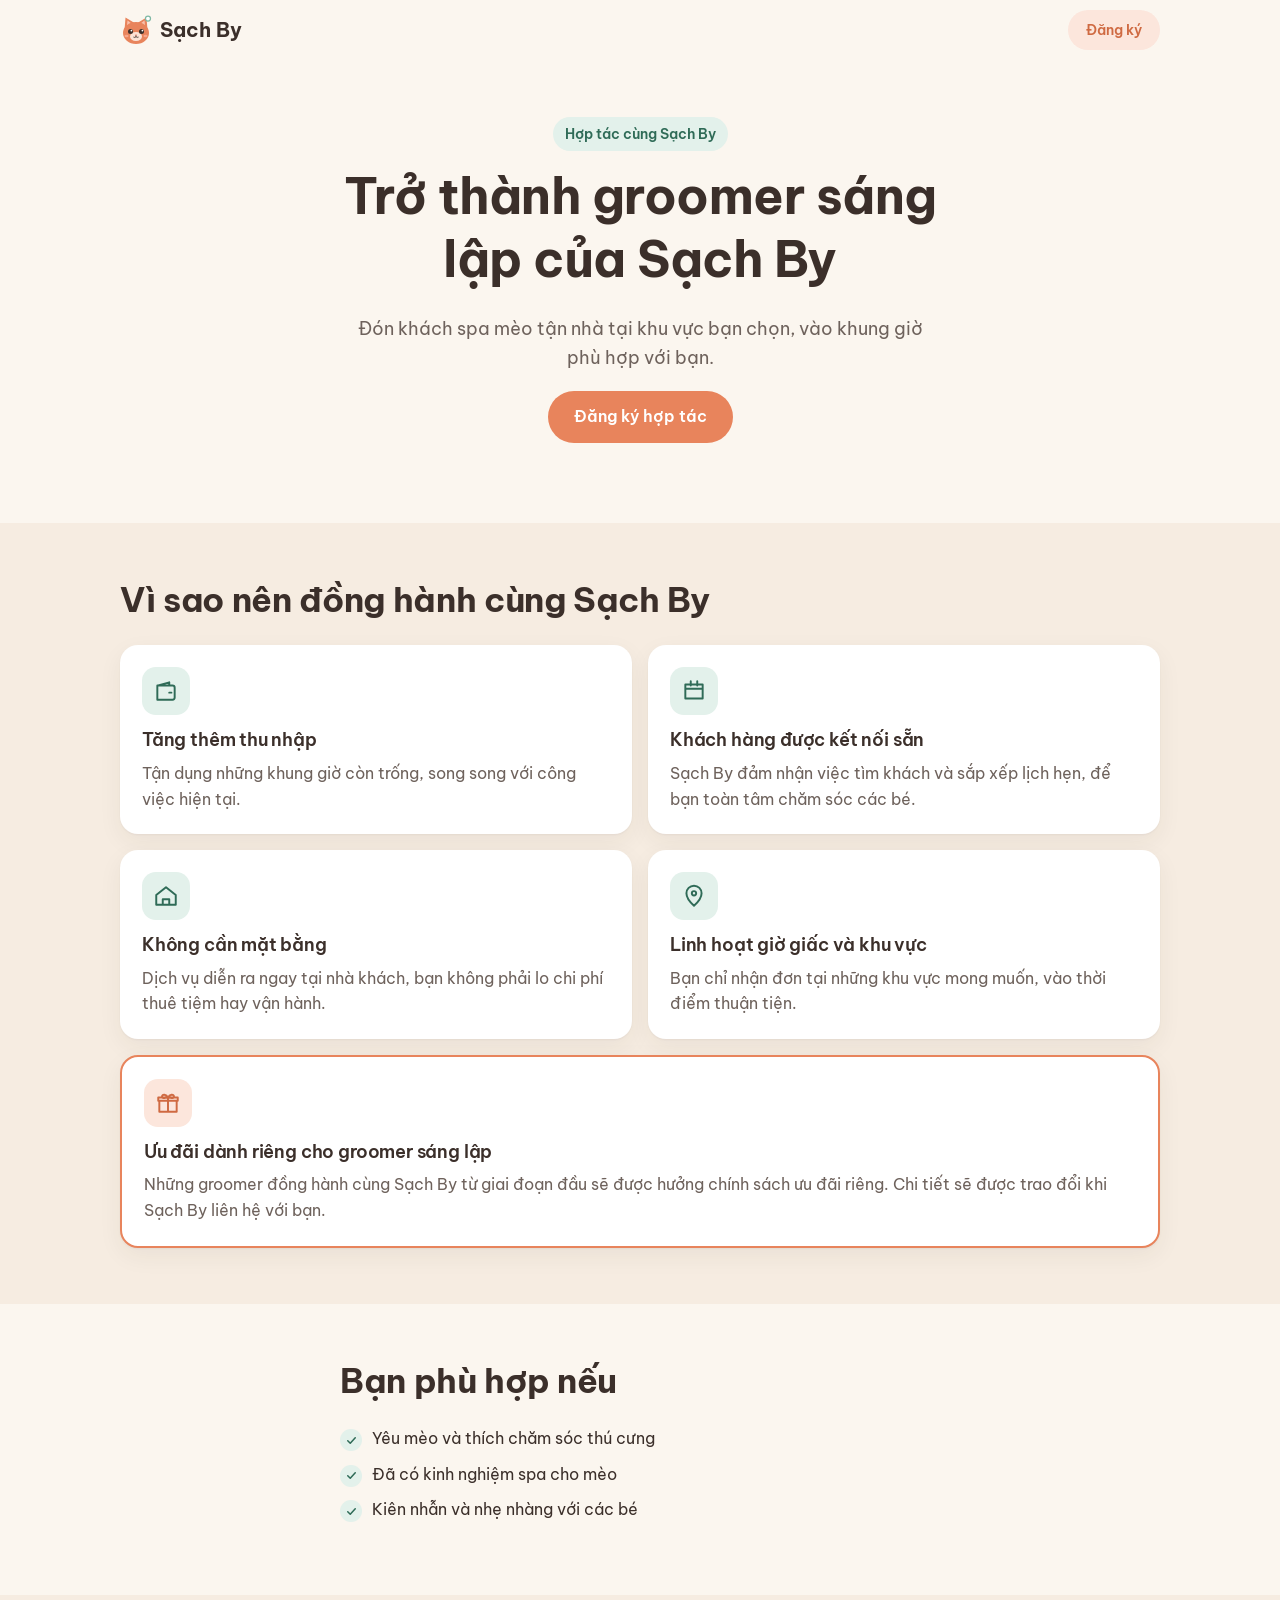
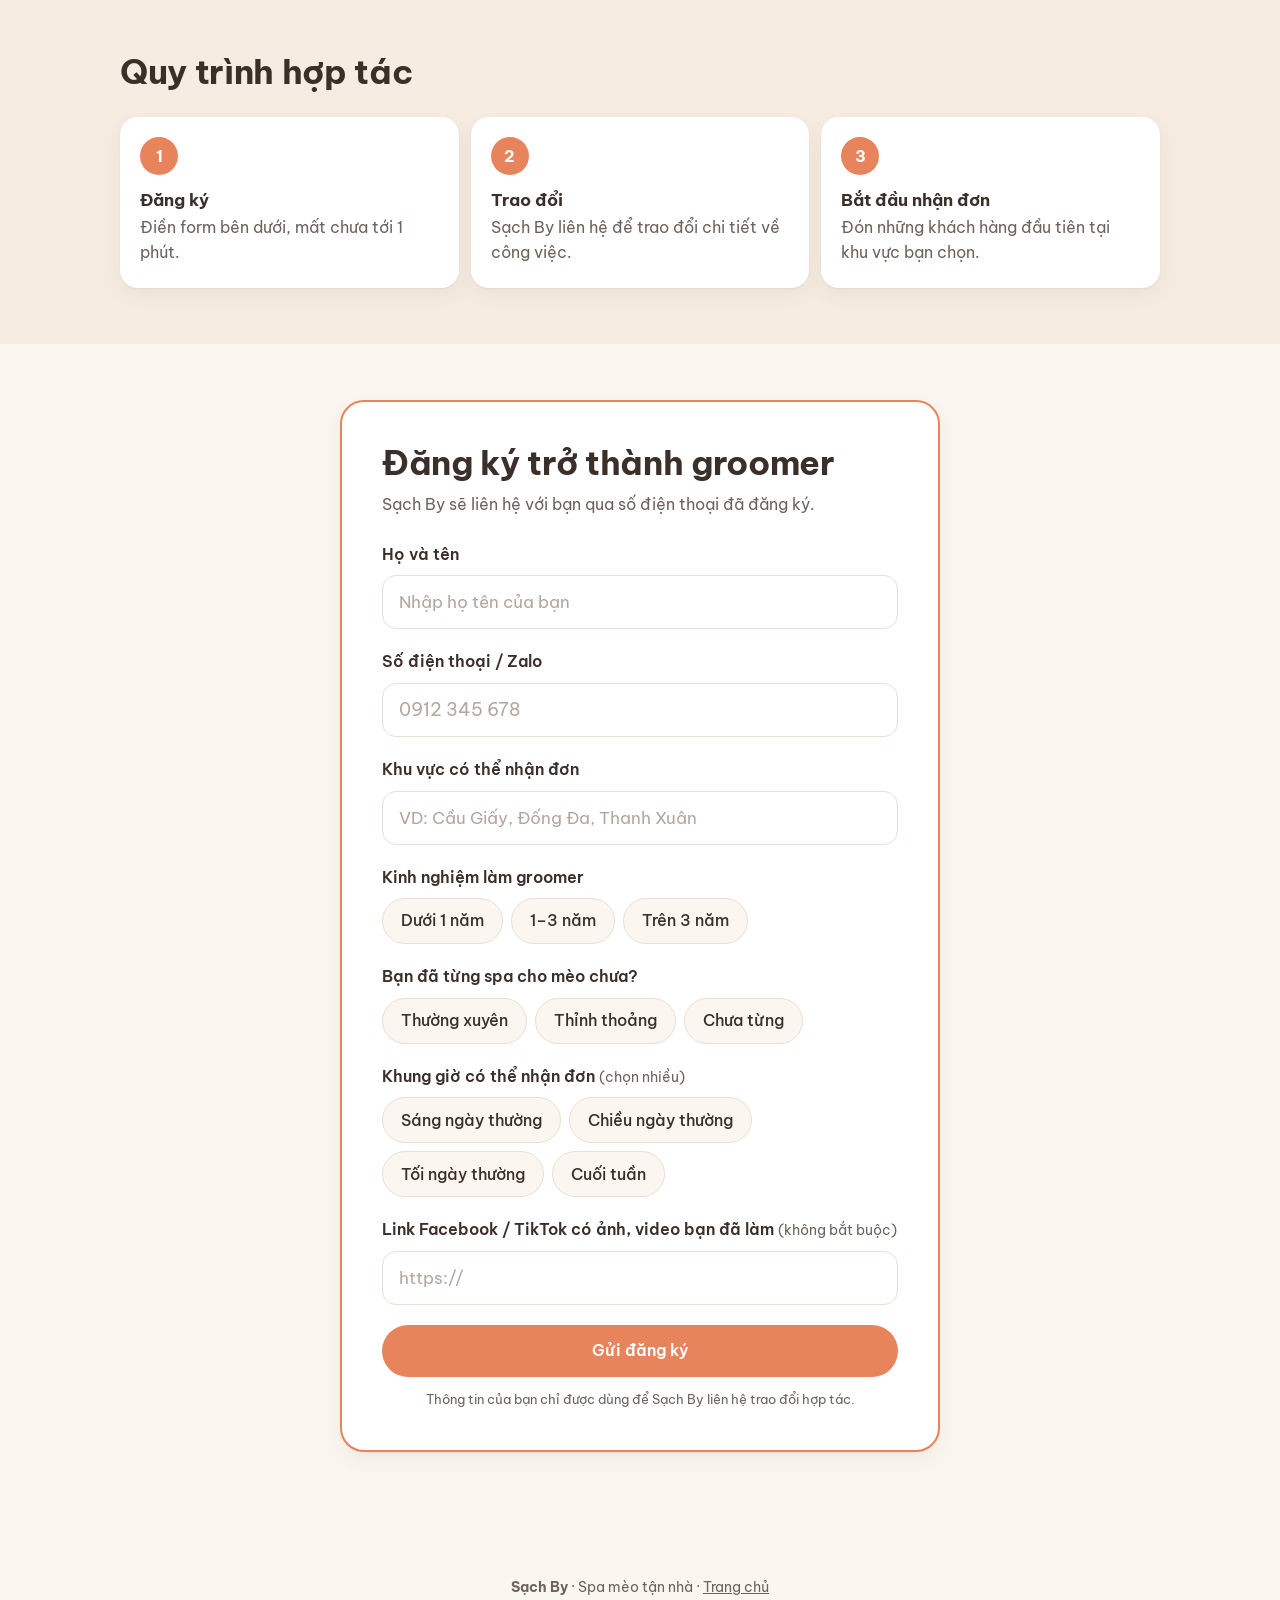
==== groomer.html @ 9b76c244 "Register from for Groomer" ====
<!doctype html>
<html lang="vi">
<head>
  <meta charset="utf-8">
  <meta name="viewport" content="width=device-width, initial-scale=1">
  <title>Trở thành groomer sáng lập · Sạch By</title>
  <meta name="description" content="Sạch By tìm kiếm groomer đồng hành, đón khách spa mèo tận nhà tại khu vực và khung giờ bạn chọn.">
  <meta property="og:type" content="website">
  <meta property="og:title" content="Trở thành groomer sáng lập của Sạch By">
  <meta property="og:description" content="Đón khách spa mèo tận nhà tại khu vực bạn chọn, vào khung giờ phù hợp với bạn.">
  <meta property="og:url" content="https://sachby.com/groomer">
  <meta property="og:image" content="https://sachby.com/assets/og.jpg">
  <link rel="canonical" href="https://sachby.com/groomer">
  <meta name="theme-color" content="#FBF6EF">
  <link rel="icon" href="favicon.svg" type="image/svg+xml">
  <link rel="preconnect" href="https://fonts.googleapis.com">
  <link rel="preconnect" href="https://fonts.gstatic.com" crossorigin>
  <link href="https://fonts.googleapis.com/css2?family=Be+Vietnam+Pro:wght@400;500;600;700&display=swap" rel="stylesheet">
  <link rel="stylesheet" href="styles.css">
  <script src="config.js"></script>
  <script src="groomer.js" defer></script>
</head>
<body>
  <header class="topbar">
    <div class="container topbar__inner">
      <a href="/" class="logo" aria-label="Sạch By, về trang chủ">
        <img src="favicon.svg" width="32" height="32" alt="">
        <span>Sạch By</span>
      </a>
      <a class="btn btn--soft btn--sm" href="#dang-ky">Đăng ký</a>
    </div>
  </header>

  <main>
    <section class="hero">
      <div class="container container--narrow g-hero">
        <p class="eyebrow">Hợp tác cùng Sạch By</p>
        <h1>Trở thành groomer sáng lập của Sạch By</h1>
        <p class="lead">Đón khách spa mèo tận nhà tại khu vực bạn chọn, vào khung giờ phù hợp với bạn.</p>
        <div class="hero__actions">
          <a class="btn btn--primary" href="#dang-ky">Đăng ký hợp tác</a>
        </div>
      </div>
    </section>

    <section class="section section--soft">
      <div class="container">
        <h2>Vì sao nên đồng hành cùng Sạch By</h2>
        <div class="grid grid--2">
          <article class="promise">
            <div class="promise__icon"><svg viewBox="0 0 24 24" aria-hidden="true"><path d="M4 7h14a2 2 0 0 1 2 2v9a2 2 0 0 1-2 2H4Z M4 7l11-3v3 M15 13.5h2" /></svg></div>
            <h3>Tăng thêm thu nhập</h3>
            <p>Tận dụng những khung giờ còn trống, song song với công việc hiện tại.</p>
          </article>
          <article class="promise">
            <div class="promise__icon"><svg viewBox="0 0 24 24" aria-hidden="true"><path d="M4 6h16v13H4Z M4 10h16 M9 3v4 M15 3v4" /></svg></div>
            <h3>Khách hàng được kết nối sẵn</h3>
            <p>Sạch By đảm nhận việc tìm khách và sắp xếp lịch hẹn, để bạn toàn tâm chăm sóc các bé.</p>
          </article>
          <article class="promise">
            <div class="promise__icon"><svg viewBox="0 0 24 24" aria-hidden="true"><path d="M3 11 12 4l9 7v9H3Z M9 20v-5h6v5" /></svg></div>
            <h3>Không cần mặt bằng</h3>
            <p>Dịch vụ diễn ra ngay tại nhà khách, bạn không phải lo chi phí thuê tiệm hay vận hành.</p>
          </article>
          <article class="promise">
            <div class="promise__icon"><svg viewBox="0 0 24 24" aria-hidden="true"><path d="M12 21s-7-6.2-7-11.5A7 7 0 0 1 19 9.5C19 14.8 12 21 12 21Z M12 7.5a2 2 0 1 0 0 4 2 2 0 0 0 0-4Z" /></svg></div>
            <h3>Linh hoạt giờ giấc và khu vực</h3>
            <p>Bạn chỉ nhận đơn tại những khu vực mong muốn, vào thời điểm thuận tiện.</p>
          </article>
          <article class="promise promise--wide">
            <div class="promise__icon"><svg viewBox="0 0 24 24" aria-hidden="true"><path d="M4 10h16v10H4Z M3 7h18v3H3Z M12 7v13 M12 7c-1.5-3-5.5-3.5-5.5-1S9.5 7 12 7Zm0 0c1.5-3 5.5-3.5 5.5-1S14.5 7 12 7Z" /></svg></div>
            <h3>Ưu đãi dành riêng cho groomer sáng lập</h3>
            <p>Những groomer đồng hành cùng Sạch By từ giai đoạn đầu sẽ được hưởng chính sách ưu đãi riêng. Chi tiết sẽ được trao đổi khi Sạch By liên hệ với bạn.</p>
          </article>
        </div>
      </div>
    </section>

    <section class="section">
      <div class="container container--narrow">
        <h2>Bạn phù hợp nếu</h2>
        <ul class="includes">
          <li>Yêu mèo và thích chăm sóc thú cưng</li>
          <li>Đã có kinh nghiệm spa cho mèo</li>
          <li>Kiên nhẫn và nhẹ nhàng với các bé</li>
        </ul>
      </div>
    </section>

    <section class="section section--soft">
      <div class="container">
        <h2>Quy trình hợp tác</h2>
        <ol class="steps steps--3">
          <li><strong>Đăng ký</strong><span>Điền form bên dưới, mất chưa tới 1 phút.</span></li>
          <li><strong>Trao đổi</strong><span>Sạch By liên hệ để trao đổi chi tiết về công việc.</span></li>
          <li><strong>Bắt đầu nhận đơn</strong><span>Đón những khách hàng đầu tiên tại khu vực bạn chọn.</span></li>
        </ol>
      </div>
    </section>

    <section class="section booking" id="dang-ky">
      <div class="container container--narrow">
        <div class="booking__card">
          <form class="js-gform" novalidate>
            <h2>Đăng ký trở thành groomer</h2>
            <p class="section__lead">Sạch By sẽ liên hệ với bạn qua số điện thoại đã đăng ký.</p>

            <label class="field">
              <span class="field__label">Họ và tên</span>
              <input type="text" name="name" autocomplete="name" placeholder="Nhập họ tên của bạn" required>
              <span class="field__error" data-error-for="name" role="alert"></span>
            </label>

            <label class="field">
              <span class="field__label">Số điện thoại / Zalo</span>
              <input type="tel" name="phone" inputmode="tel" autocomplete="tel" placeholder="0912 345 678" required>
              <span class="field__error" data-error-for="phone" role="alert"></span>
            </label>

            <label class="field">
              <span class="field__label">Khu vực có thể nhận đơn</span>
              <input type="text" name="area" placeholder="VD: Cầu Giấy, Đống Đa, Thanh Xuân" required>
              <span class="field__error" data-error-for="area" role="alert"></span>
            </label>

            <fieldset class="field" data-group="experience">
              <legend class="field__label">Kinh nghiệm làm groomer</legend>
              <div class="chips">
                <label class="chip"><input type="radio" name="experience" value="duoi-1-nam"><span>Dưới 1 năm</span></label>
                <label class="chip"><input type="radio" name="experience" value="1-3-nam"><span>1–3 năm</span></label>
                <label class="chip"><input type="radio" name="experience" value="tren-3-nam"><span>Trên 3 năm</span></label>
              </div>
              <span class="field__error" data-error-for="experience" role="alert"></span>
            </fieldset>

            <fieldset class="field" data-group="cats">
              <legend class="field__label">Bạn đã từng spa cho mèo chưa?</legend>
              <div class="chips">
                <label class="chip"><input type="radio" name="cats" value="thuong-xuyen"><span>Thường xuyên</span></label>
                <label class="chip"><input type="radio" name="cats" value="thinh-thoang"><span>Thỉnh thoảng</span></label>
                <label class="chip"><input type="radio" name="cats" value="chua-tung"><span>Chưa từng</span></label>
              </div>
              <span class="field__error" data-error-for="cats" role="alert"></span>
            </fieldset>

            <fieldset class="field">
              <legend class="field__label">Khung giờ có thể nhận đơn <span class="field__optional">(chọn nhiều)</span></legend>
              <div class="chips">
                <label class="chip"><input type="checkbox" name="times" value="sang-ngay-thuong"><span>Sáng ngày thường</span></label>
                <label class="chip"><input type="checkbox" name="times" value="chieu-ngay-thuong"><span>Chiều ngày thường</span></label>
                <label class="chip"><input type="checkbox" name="times" value="toi-ngay-thuong"><span>Tối ngày thường</span></label>
                <label class="chip"><input type="checkbox" name="times" value="cuoi-tuan"><span>Cuối tuần</span></label>
              </div>
            </fieldset>

            <label class="field">
              <span class="field__label">Link Facebook / TikTok có ảnh, video bạn đã làm <span class="field__optional">(không bắt buộc)</span></span>
              <input type="url" name="portfolio" inputmode="url" placeholder="https://">
            </label>

            <label class="hp" aria-hidden="true">Website<input type="text" name="website" tabindex="-1" autocomplete="off"></label>

            <button type="submit" class="btn btn--primary btn--block js-gsubmit">Gửi đăng ký</button>
            <p class="form-error js-gform-error" role="alert"></p>
            <p class="fineprint">Thông tin của bạn chỉ được dùng để Sạch By liên hệ trao đổi hợp tác.</p>
          </form>

          <div class="success js-gsuccess" hidden tabindex="-1">
            <div class="success__icon" aria-hidden="true"><svg viewBox="0 0 24 24"><path d="M5 12.5 10 17l9-10" /></svg></div>
            <h2>Cảm ơn bạn đã đăng ký</h2>
            <p>Sạch By đã nhận được thông tin và sẽ liên hệ với bạn trong thời gian sớm nhất.</p>
          </div>
        </div>
      </div>
    </section>
  </main>

  <footer class="footer">
    <div class="container">
      <p><strong>Sạch By</strong> · Spa mèo tận nhà · <a href="/">Trang chủ</a></p>
    </div>
  </footer>
</body>
</html>
---- styles.css ----
:root {
  --cream: #FBF6EF;
  --cream-2: #F6ECE1;
  --peach: #E8845C;
  --peach-dark: #CF6A42;
  --mint: #7FB8A4;
  --mint-soft: #E3F1EB;
  --ink: #3B2F2A;
  --ink-2: #6E625C;
  --line: #EADFD3;
  --white: #FFFFFF;
  --danger: #B8402B;
  --radius: 18px;
  --shadow: 0 1px 2px rgba(59, 47, 42, .05), 0 8px 24px rgba(59, 47, 42, .06);
  color-scheme: light;
}

* { box-sizing: border-box; }
html { scroll-behavior: smooth; -webkit-text-size-adjust: 100%; }
@media (prefers-reduced-motion: reduce) { html { scroll-behavior: auto; } }
body {
  margin: 0;
  font-family: "Be Vietnam Pro", system-ui, -apple-system, "Segoe UI", sans-serif;
  font-size: 16px;
  line-height: 1.6;
  color: var(--ink);
  background: var(--cream);
  overflow-x: hidden;
}
h1, h2, h3 { line-height: 1.25; margin: 0 0 .5em; letter-spacing: -.01em; }
h1 { font-size: clamp(30px, 7.4vw, 50px); font-weight: 700; }
h2 { font-size: clamp(24px, 5vw, 34px); font-weight: 700; }
h3 { font-size: 18px; font-weight: 600; }
p { margin: 0 0 1em; }
img, svg { display: block; max-width: 100%; }
a { color: inherit; }

.container { width: 100%; max-width: 1080px; margin: 0 auto; padding: 0 20px; }
.container--narrow { max-width: 640px; }

.topbar { position: sticky; top: 0; z-index: 20; background: rgba(251, 246, 239, .92); backdrop-filter: blur(8px); border-bottom: 1px solid transparent; }
.topbar__inner { display: flex; align-items: center; justify-content: space-between; height: 60px; }
.logo { display: inline-flex; align-items: center; gap: 8px; font-weight: 700; font-size: 20px; text-decoration: none; }

.btn {
  display: inline-flex; align-items: center; justify-content: center;
  min-height: 52px; padding: 0 24px; border-radius: 999px;
  font: inherit; font-weight: 600; text-decoration: none; cursor: pointer;
  border: 2px solid transparent; transition: background .15s, transform .1s, border-color .15s;
}
.btn:active { transform: scale(.98); }
.btn:focus-visible, .chip input:focus-visible + span, input:focus-visible, summary:focus-visible { outline: 3px solid var(--mint); outline-offset: 2px; }
.btn--primary { background: var(--peach); color: var(--white); }
.btn--primary:hover { background: var(--peach-dark); }
.btn--primary[disabled] { opacity: .7; cursor: progress; }
.btn--ghost { background: transparent; border-color: var(--ink); color: var(--ink); }
.btn--ghost:hover { background: var(--cream-2); }
.btn--soft { background: #FCE6DC; color: var(--peach-dark); }
.btn--soft:hover { background: #F9D6C6; }
.btn--sm { min-height: 40px; padding: 0 16px; font-size: 14px; }
.btn--block { width: 100%; }

.hero { padding: 28px 0 48px; }
.hero__grid { display: grid; gap: 24px; align-items: center; }
.eyebrow { display: inline-block; margin-bottom: 14px; padding: 6px 12px; border-radius: 999px; background: var(--mint-soft); color: #2F6B57; font-size: 14px; font-weight: 600; }
.lead { font-size: 18px; color: var(--ink-2); max-width: 34em; }
.price-chip { display: inline-flex; flex-wrap: wrap; align-items: baseline; gap: 6px; margin: 4px 0 24px; padding: 10px 16px; border-radius: 14px; background: var(--white); box-shadow: var(--shadow); color: var(--ink-2); font-size: 15px; }
.price-chip strong { color: var(--peach-dark); font-size: 22px; }
.hero__actions { display: flex; flex-wrap: wrap; gap: 12px; }
.hero__art { order: -1; max-width: 300px; margin: 0 auto; width: 100%; }

.section { padding: 56px 0; }
.section--soft { background: var(--cream-2); }
.section h2 { margin-bottom: 24px; }
.section__lead { color: var(--ink-2); margin-top: -12px; margin-bottom: 24px; }

.grid { display: grid; gap: 16px; }
.card, .promise { background: var(--white); border-radius: var(--radius); padding: 22px; box-shadow: var(--shadow); }
.card p, .promise p { margin: 0; color: var(--ink-2); }
.promise__icon { width: 48px; height: 48px; border-radius: 14px; background: var(--mint-soft); display: grid; place-items: center; margin-bottom: 14px; }
.promise__icon svg { width: 26px; height: 26px; fill: none; stroke: #2F6B57; stroke-width: 1.8; stroke-linecap: round; stroke-linejoin: round; }

.steps { list-style: none; margin: 0; padding: 0; display: grid; gap: 12px; counter-reset: step; }
.steps li { counter-increment: step; position: relative; padding: 18px 18px 18px 72px; background: var(--white); border-radius: var(--radius); box-shadow: var(--shadow); }
.steps li::before { content: counter(step); position: absolute; left: 18px; top: 18px; width: 38px; height: 38px; border-radius: 50%; background: var(--peach); color: var(--white); font-weight: 700; display: grid; place-items: center; }
.steps strong { display: block; font-size: 17px; }
.steps span { color: var(--ink-2); }

.pricing { display: grid; grid-template-columns: 1fr 1fr; gap: 12px; margin-bottom: 20px; }
.price-card { background: var(--white); border-radius: var(--radius); padding: 22px 18px; box-shadow: var(--shadow); text-align: center; border: 2px solid transparent; }
.price-card:first-child { border-color: var(--peach); }
.price-card__label { margin: 0 0 6px; color: var(--ink-2); font-weight: 500; }
.price-card__value { margin: 0; font-size: clamp(24px, 6vw, 32px); font-weight: 700; color: var(--peach-dark); }
.includes { list-style: none; padding: 0; margin: 0 0 16px; display: grid; gap: 10px; }
.includes li { position: relative; padding-left: 32px; }
.includes li::before { content: ""; position: absolute; left: 0; top: 3px; width: 22px; height: 22px; border-radius: 50%; background: var(--mint-soft) url("data:image/svg+xml,%3Csvg xmlns='http://www.w3.org/2000/svg' viewBox='0 0 24 24'%3E%3Cpath d='M6 12.5l4 4 8-9' fill='none' stroke='%232F6B57' stroke-width='2.4' stroke-linecap='round' stroke-linejoin='round'/%3E%3C/svg%3E") center / 15px no-repeat; }
.note { font-size: 14px; color: var(--ink-2); background: var(--cream-2); border-radius: 12px; padding: 12px 14px; margin: 0; }

.faq details { background: var(--white); border-radius: 14px; margin-bottom: 10px; box-shadow: var(--shadow); }
.faq summary { cursor: pointer; padding: 16px 48px 16px 18px; font-weight: 600; list-style: none; position: relative; }
.faq summary::-webkit-details-marker { display: none; }
.faq summary::after { content: "+"; position: absolute; right: 18px; top: 50%; transform: translateY(-50%); font-size: 22px; color: var(--peach-dark); font-weight: 500; }
.faq details[open] summary::after { content: "–"; }
.faq details p { padding: 0 18px 16px; margin: 0; color: var(--ink-2); }

.booking { padding-bottom: 96px; }
.booking__card { background: var(--white); border-radius: 24px; padding: 28px 22px; box-shadow: var(--shadow); border: 2px solid var(--peach); }
.booking__card h2 { margin-bottom: 20px; }
.field { display: block; border: 0; padding: 0; margin: 0 0 20px; min-width: 0; }
.field__label { display: block; font-weight: 600; margin-bottom: 8px; padding: 0; }
input[type="tel"] { width: 100%; height: 54px; padding: 0 16px; border-radius: 14px; border: 1.5px solid var(--line); background: var(--white); font: inherit; font-size: 18px; color: var(--ink); }
input[type="tel"]::placeholder { color: #B3A79F; }
input[aria-invalid="true"] { border-color: var(--danger); }
.field__error, .form-error { display: block; color: var(--danger); font-size: 14px; margin-top: 6px; min-height: 0; }
.field__error:empty, .form-error:empty { display: none; }
.chips { display: flex; flex-wrap: wrap; gap: 8px; }
.chip { position: relative; }
.chip input { position: absolute; opacity: 0; inset: 0; margin: 0; cursor: pointer; }
.chip span { display: inline-flex; align-items: center; min-height: 46px; padding: 0 18px; border-radius: 999px; border: 1.5px solid var(--line); background: var(--cream); font-weight: 500; cursor: pointer; transition: all .15s; }
.chip input:checked + span { background: var(--peach); border-color: var(--peach); color: var(--white); }
.chips.is-invalid .chip span { border-color: var(--danger); }
.hp { position: absolute; left: -9999px; width: 1px; height: 1px; overflow: hidden; }
.fineprint { font-size: 13px; color: var(--ink-2); text-align: center; margin: 12px 0 0; }
.success { text-align: center; padding: 12px 0; }
.success:focus { outline: none; }
.success__icon { width: 64px; height: 64px; border-radius: 50%; background: var(--mint-soft); display: grid; place-items: center; margin: 0 auto 16px; }
.success__icon svg { width: 34px; height: 34px; fill: none; stroke: #2F6B57; stroke-width: 2.4; stroke-linecap: round; stroke-linejoin: round; }
.success p { color: var(--ink-2); }

.footer { padding: 28px 0 100px; text-align: center; color: var(--ink-2); font-size: 14px; }
.footer p { margin: 0; }

.sticky-cta {
  position: fixed; left: 12px; right: 12px; top: 100vh; top: 100dvh; z-index: 30;
  display: flex; align-items: center; justify-content: space-between; gap: 12px;
  padding: 8px 8px 8px 20px; border-radius: 999px; background: var(--ink); color: var(--white);
  text-decoration: none; box-shadow: 0 8px 24px rgba(59, 47, 42, .25);
  transform: translateY(0); transition: transform .25s ease;
}
.sticky-cta.is-visible { transform: translateY(calc(-100% - 12px)); }
.sticky-cta strong { color: #FFC9B3; }
.sticky-cta__btn { background: var(--peach); padding: 12px 22px; border-radius: 999px; font-weight: 600; }

[hidden] { display: none !important; }

@media (min-width: 720px) {
  .grid--3 { grid-template-columns: repeat(3, 1fr); }
  .steps { grid-template-columns: repeat(2, 1fr); }
  .booking__card { padding: 40px; }
}
@media (min-width: 900px) {
  .hero { padding: 56px 0 80px; }
  .hero__grid { grid-template-columns: 1.15fr .85fr; gap: 48px; }
  .hero__art { order: 0; max-width: 420px; }
  .steps { grid-template-columns: repeat(4, 1fr); }
  .steps li { padding: 70px 20px 22px; }
  .steps li::before { top: 20px; left: 20px; }
  .sticky-cta { display: none; }
  .footer { padding-bottom: 32px; }
}

/* Ảnh thật ở hero: chỉ hiện khi assets/hero.jpg tải được, nếu không thì giữ hình minh hoạ */
.hero__photo { display: none; width: 100%; height: auto; aspect-ratio: 3 / 2; object-fit: cover; border-radius: 24px; box-shadow: var(--shadow); }
.hero__art.has-photo { max-width: none; }
.hero__art.has-photo .hero__photo { display: block; }
.hero__art.has-photo .hero-cat { display: none; }

/* ---------- Trang tuyển groomer (groomer.html) ---------- */
.g-hero { text-align: center; }
.g-hero .lead { margin-left: auto; margin-right: auto; }
.g-hero .hero__actions { justify-content: center; }
input[type="text"], input[type="url"] { width: 100%; height: 54px; padding: 0 16px; border-radius: 14px; border: 1.5px solid var(--line); background: var(--white); font: inherit; font-size: 17px; color: var(--ink); }
input[type="text"]::placeholder, input[type="url"]::placeholder { color: #B3A79F; }
.field__optional { font-weight: 400; color: var(--ink-2); font-size: 14px; }
.chip input[type="checkbox"]:checked + span { background: var(--mint); border-color: var(--mint); color: var(--white); }
.footer a { color: var(--ink-2); }
.footer__link { margin-top: 8px !important; }
.promise--wide { border: 2px solid var(--peach); }
.promise--wide .promise__icon { background: #FCE6DC; }
.promise--wide .promise__icon svg { stroke: var(--peach-dark); }
@media (min-width: 720px) {
  .grid--2 { grid-template-columns: repeat(2, 1fr); }
  .grid--2 .promise--wide { grid-column: 1 / -1; }
  .steps--3 { grid-template-columns: repeat(3, 1fr); }
}
@media (min-width: 900px) {
  .steps--3 { grid-template-columns: repeat(3, 1fr); }
}
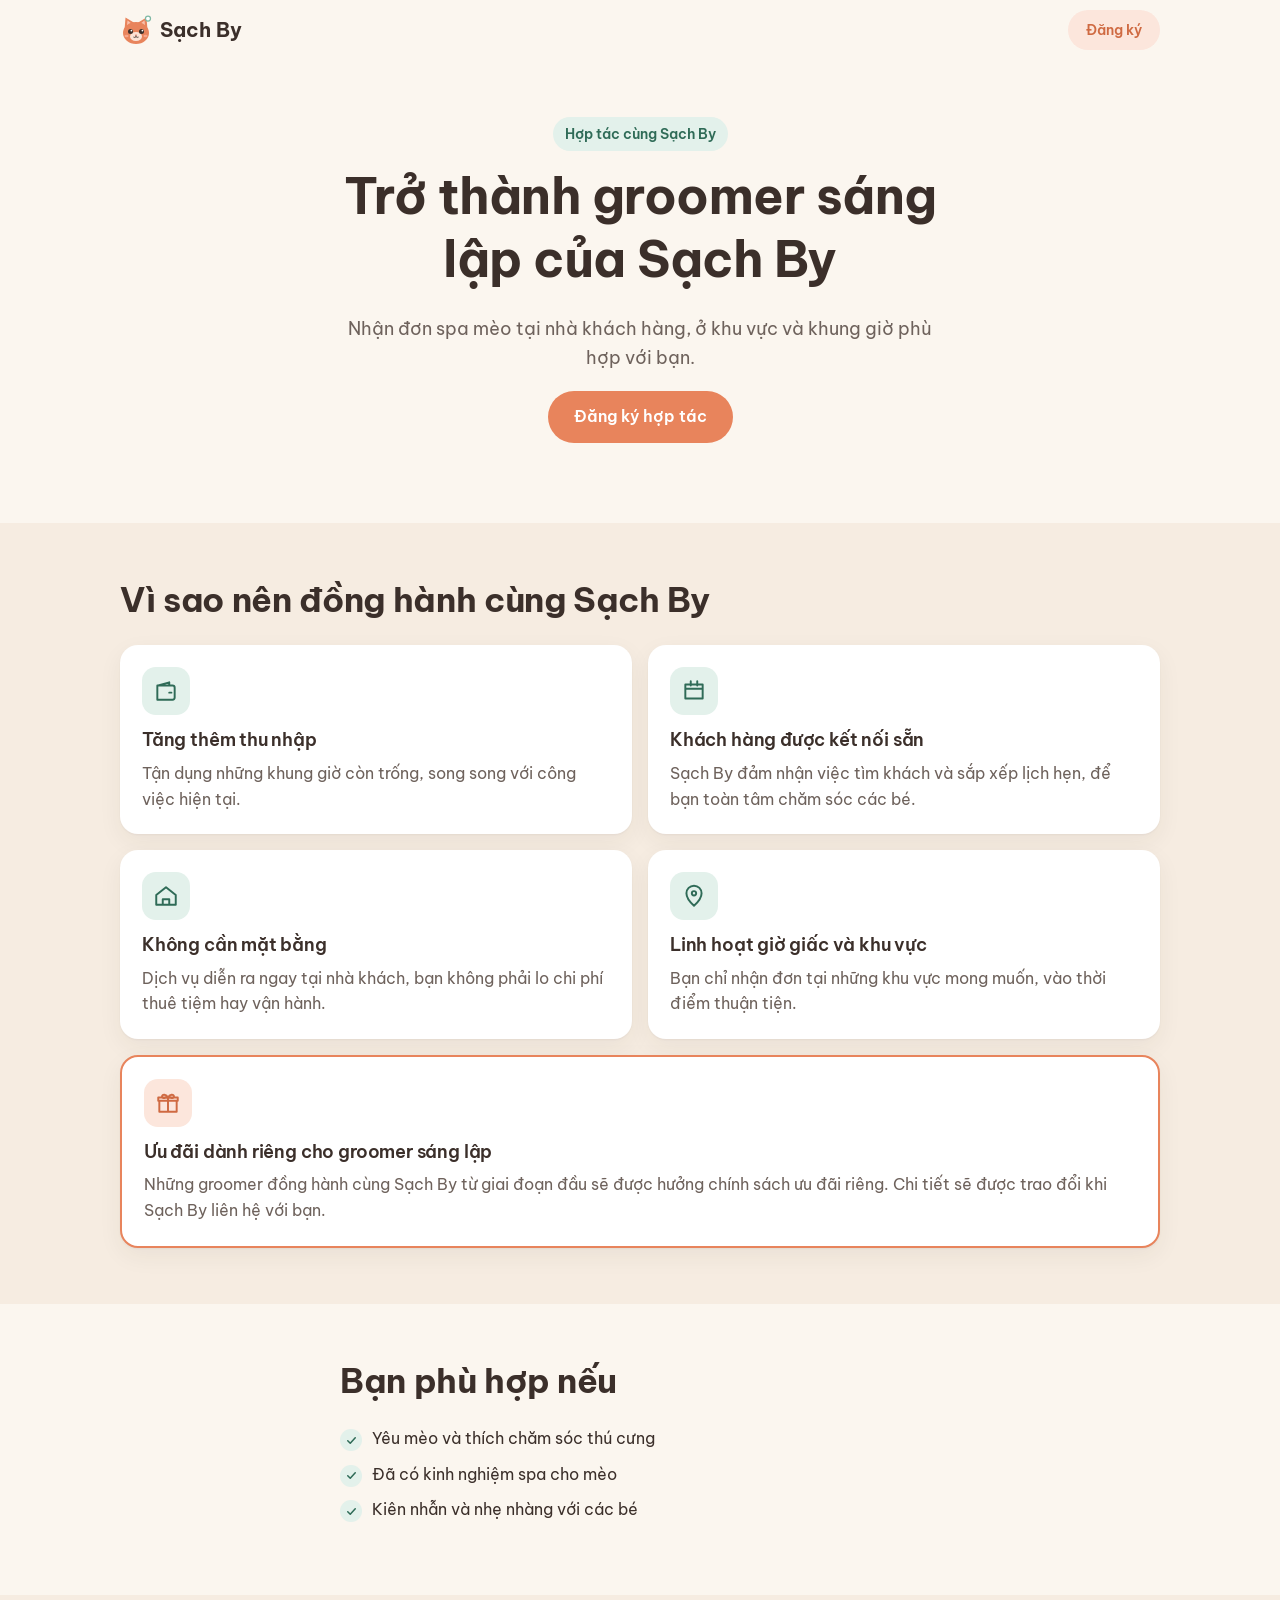
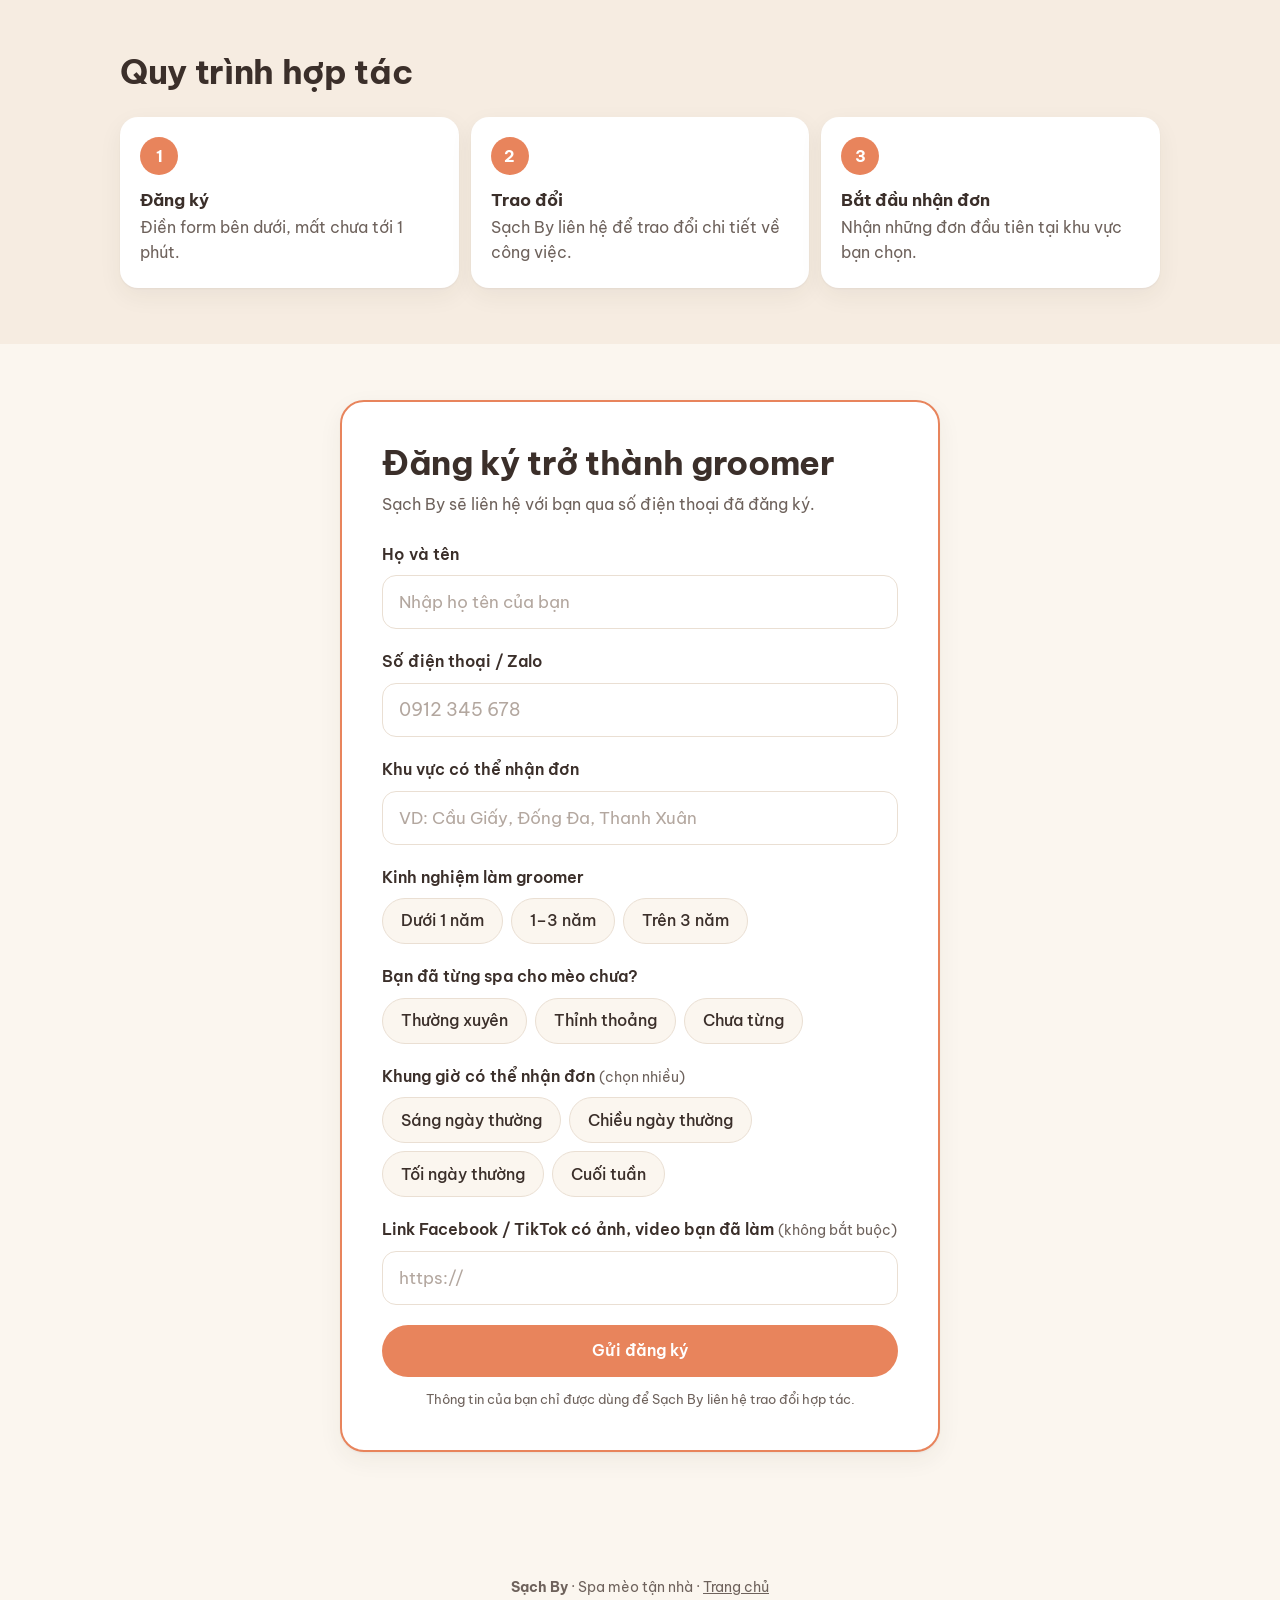
==== commit 6d7196d9: "Change the content of groomer page" ====
--- a/groomer.html
+++ b/groomer.html
@@ -4,10 +4,10 @@
   <meta charset="utf-8">
   <meta name="viewport" content="width=device-width, initial-scale=1">
   <title>Trở thành groomer sáng lập · Sạch By</title>
-  <meta name="description" content="Sạch By tìm kiếm groomer đồng hành, đón khách spa mèo tận nhà tại khu vực và khung giờ bạn chọn.">
+  <meta name="description" content="Sạch By tìm kiếm groomer đồng hành, nhận đơn spa mèo tại nhà khách hàng, ở khu vực và khung giờ bạn chọn.">
   <meta property="og:type" content="website">
   <meta property="og:title" content="Trở thành groomer sáng lập của Sạch By">
-  <meta property="og:description" content="Đón khách spa mèo tận nhà tại khu vực bạn chọn, vào khung giờ phù hợp với bạn.">
+  <meta property="og:description" content="Nhận đơn spa mèo tại nhà khách hàng, ở khu vực và khung giờ phù hợp với bạn.">
   <meta property="og:url" content="https://sachby.com/groomer">
   <meta property="og:image" content="https://sachby.com/assets/og.jpg">
   <link rel="canonical" href="https://sachby.com/groomer">
@@ -36,7 +36,7 @@
       <div class="container container--narrow g-hero">
         <p class="eyebrow">Hợp tác cùng Sạch By</p>
         <h1>Trở thành groomer sáng lập của Sạch By</h1>
-        <p class="lead">Đón khách spa mèo tận nhà tại khu vực bạn chọn, vào khung giờ phù hợp với bạn.</p>
+        <p class="lead">Nhận đơn spa mèo tại nhà khách hàng, ở khu vực và khung giờ phù hợp với bạn.</p>
         <div class="hero__actions">
           <a class="btn btn--primary" href="#dang-ky">Đăng ký hợp tác</a>
         </div>
@@ -93,7 +93,7 @@
         <ol class="steps steps--3">
           <li><strong>Đăng ký</strong><span>Điền form bên dưới, mất chưa tới 1 phút.</span></li>
           <li><strong>Trao đổi</strong><span>Sạch By liên hệ để trao đổi chi tiết về công việc.</span></li>
-          <li><strong>Bắt đầu nhận đơn</strong><span>Đón những khách hàng đầu tiên tại khu vực bạn chọn.</span></li>
+          <li><strong>Bắt đầu nhận đơn</strong><span>Nhận những đơn đầu tiên tại khu vực bạn chọn.</span></li>
         </ol>
       </div>
     </section>
